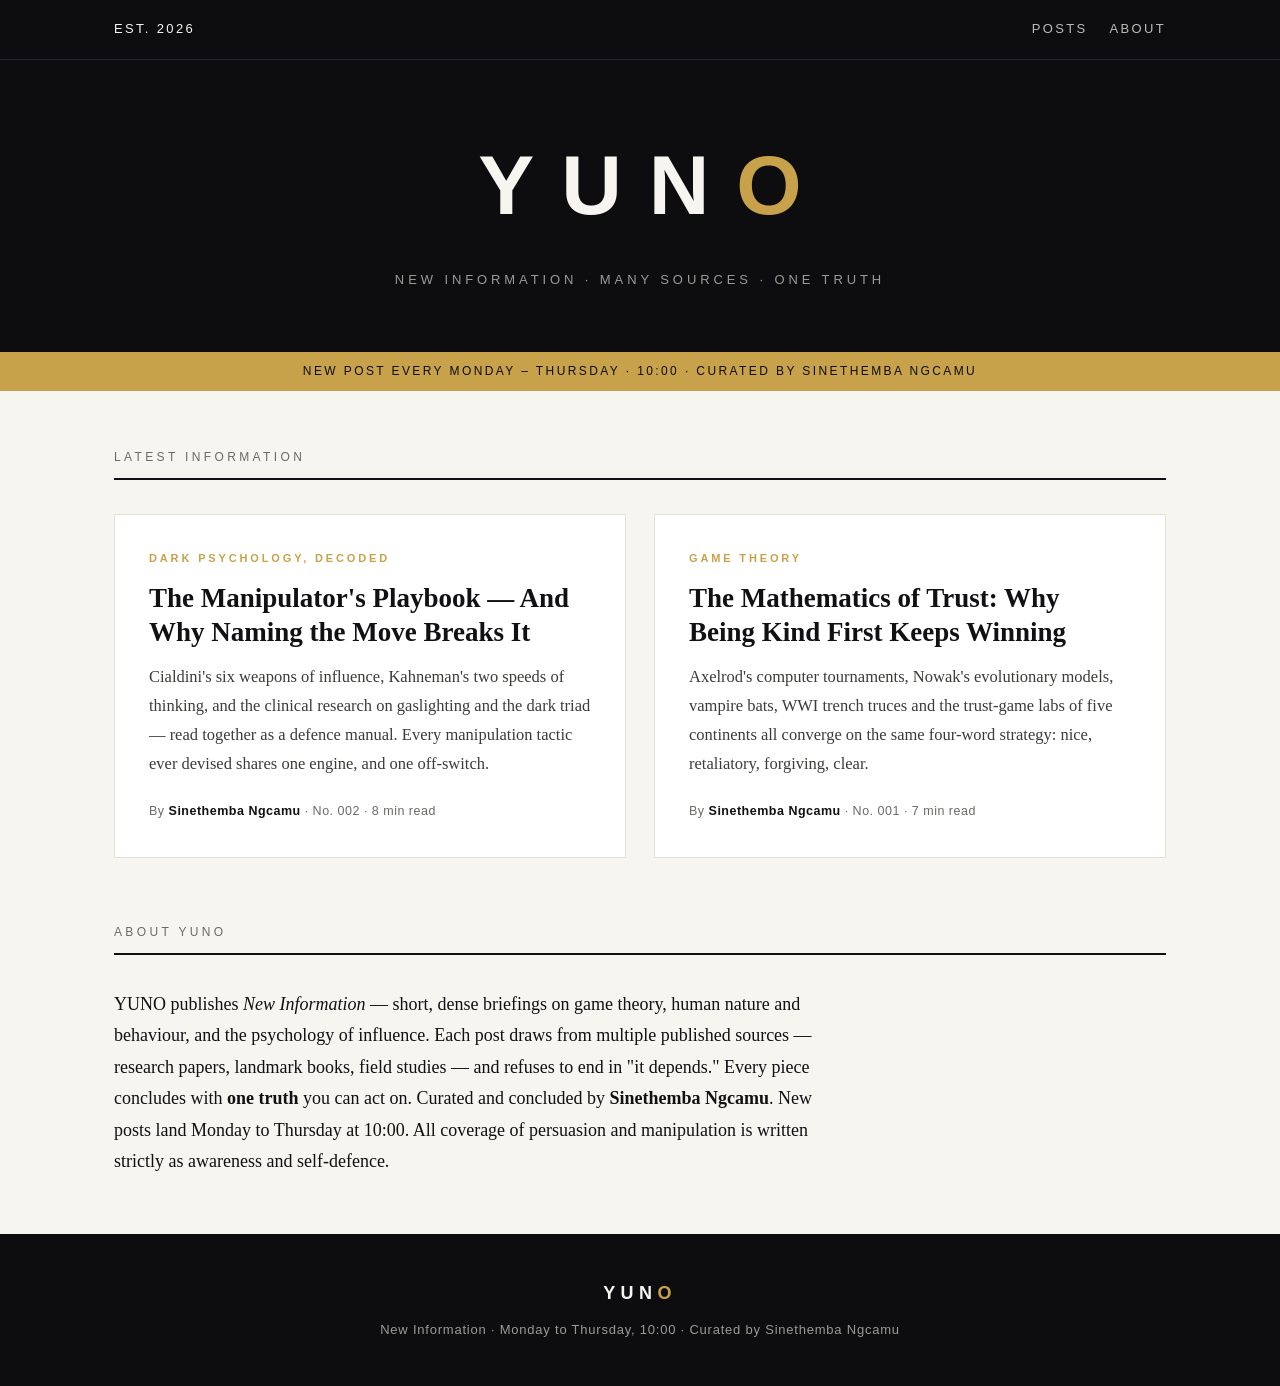
==== index.html @ 3f9dc81a "Launch YUNO — New Information: many sources, one truth" ====
<!DOCTYPE html>
<html lang="en">
<head>
<meta charset="UTF-8">
<meta name="viewport" content="width=device-width, initial-scale=1.0">
<title>YUNO — New Information</title>
<meta name="description" content="YUNO. New Information on game theory, human nature and the psychology of influence — many sources, one truth. Curated by Sinethemba Ngcamu. Monday to Thursday, 10:00.">
<link rel="stylesheet" href="style.css">
</head>
<body>
<header>
  <div class="topbar"><div>EST. 2026</div><nav><a href="#posts">Posts</a><a href="#about">About</a></nav></div>
  <div class="masthead">
    <h1>YUN<span>O</span></h1>
    <p>New Information · Many Sources · One Truth</p>
  </div>
  <div class="schedule-note">New post every Monday – Thursday · 10:00 · Curated by Sinethemba Ngcamu</div>
</header>

<main>
  <div class="section-label" id="posts">Latest Information</div>
  <div class="grid">

    <div class="card">
      <div class="kicker">Dark Psychology, Decoded</div>
      <h2><a href="posts/the-manipulators-playbook.html">The Manipulator's Playbook — And Why Naming the Move Breaks It</a></h2>
      <p>Cialdini's six weapons of influence, Kahneman's two speeds of thinking, and the clinical research on gaslighting and the dark triad — read together as a defence manual. Every manipulation tactic ever devised shares one engine, and one off-switch.</p>
      <div class="meta">By <b>Sinethemba Ngcamu</b> · No. 002 · 8 min read</div>
    </div>

    <div class="card">
      <div class="kicker">Game Theory</div>
      <h2><a href="posts/the-mathematics-of-trust.html">The Mathematics of Trust: Why Being Kind First Keeps Winning</a></h2>
      <p>Axelrod's computer tournaments, Nowak's evolutionary models, vampire bats, WWI trench truces and the trust-game labs of five continents all converge on the same four-word strategy: nice, retaliatory, forgiving, clear.</p>
      <div class="meta">By <b>Sinethemba Ngcamu</b> · No. 001 · 7 min read</div>
    </div>

  </div>

  <div class="section-label" id="about" style="margin-top:64px">About YUNO</div>
  <p style="max-width:720px">YUNO publishes <em>New Information</em> — short, dense briefings on game theory, human nature and behaviour, and the psychology of influence. Each post draws from multiple published sources — research papers, landmark books, field studies — and refuses to end in "it depends." Every piece concludes with <strong>one truth</strong> you can act on. Curated and concluded by <strong>Sinethemba Ngcamu</strong>. New posts land Monday to Thursday at 10:00. All coverage of persuasion and manipulation is written strictly as awareness and self-defence.</p>
</main>

<footer>
  <div class="fmark">YUN<span>O</span></div>
  <div>New Information · Monday to Thursday, 10:00 · Curated by Sinethemba Ngcamu</div>
</footer>
</body>
</html>
---- style.css ----
/* YUNO — editorial design system */
:root{
  --ink:#111114; --paper:#f7f5f0; --accent:#c8a24a; --muted:#6b6a66;
  --card:#ffffff; --rule:#e3e0d8; --dark:#0d0d10;
}
*{margin:0;padding:0;box-sizing:border-box}
html{scroll-behavior:smooth}
body{font-family:Georgia,'Times New Roman',serif;background:var(--paper);color:var(--ink);line-height:1.75;font-size:18px}
.sans{font-family:'Helvetica Neue',Arial,sans-serif}

/* Header */
header{background:var(--dark);color:var(--paper);padding:0}
.topbar{display:flex;justify-content:space-between;align-items:center;max-width:1100px;margin:0 auto;padding:18px 24px;font-family:'Helvetica Neue',Arial,sans-serif;font-size:13px;letter-spacing:.18em;text-transform:uppercase}
.topbar a{color:var(--paper);text-decoration:none;opacity:.75;margin-left:22px}
.topbar a:hover{opacity:1;color:var(--accent)}
.masthead{text-align:center;padding:52px 20px 60px;border-top:1px solid #26262c}
.masthead h1{font-family:'Helvetica Neue',Arial,sans-serif;font-size:84px;letter-spacing:.32em;font-weight:800;margin-left:.32em}
.masthead h1 span{color:var(--accent)}
.masthead p{font-family:'Helvetica Neue',Arial,sans-serif;font-size:13px;letter-spacing:.3em;text-transform:uppercase;color:#9b9a94;margin-top:10px}
.schedule-note{background:var(--accent);color:var(--dark);text-align:center;font-family:'Helvetica Neue',Arial,sans-serif;font-size:12px;letter-spacing:.2em;text-transform:uppercase;padding:9px}

/* Layout */
main{max-width:1100px;margin:0 auto;padding:56px 24px}
.section-label{font-family:'Helvetica Neue',Arial,sans-serif;font-size:12px;letter-spacing:.28em;text-transform:uppercase;color:var(--muted);border-bottom:2px solid var(--ink);padding-bottom:10px;margin-bottom:34px}

/* Post cards */
.grid{display:grid;grid-template-columns:repeat(auto-fit,minmax(320px,1fr));gap:28px}
.card{background:var(--card);border:1px solid var(--rule);padding:34px;display:flex;flex-direction:column;transition:transform .18s ease,box-shadow .18s ease}
.card:hover{transform:translateY(-4px);box-shadow:0 14px 34px rgba(13,13,16,.12)}
.kicker{font-family:'Helvetica Neue',Arial,sans-serif;font-size:11px;letter-spacing:.26em;text-transform:uppercase;color:var(--accent);font-weight:700;margin-bottom:14px}
.card h2{font-size:27px;line-height:1.25;margin-bottom:14px}
.card h2 a{color:var(--ink);text-decoration:none}
.card h2 a:hover{color:var(--accent)}
.card p{color:#3c3b38;font-size:16.5px;flex:1}
.meta{font-family:'Helvetica Neue',Arial,sans-serif;font-size:12.5px;color:var(--muted);margin-top:22px;letter-spacing:.04em}
.meta b{color:var(--ink)}

/* Article pages */
.article{max-width:720px;margin:0 auto;padding:60px 24px 30px}
.article .kicker{margin-bottom:18px}
.article h1{font-size:44px;line-height:1.18;margin-bottom:18px;letter-spacing:-.01em}
.article .standfirst{font-size:21px;color:#4a4946;font-style:italic;margin-bottom:26px}
.byline{font-family:'Helvetica Neue',Arial,sans-serif;font-size:13.5px;color:var(--muted);border-top:2px solid var(--ink);border-bottom:1px solid var(--rule);padding:14px 0;margin-bottom:40px;letter-spacing:.03em}
.byline b{color:var(--ink)}
.article h2{font-size:26px;margin:44px 0 16px}
.article p{margin-bottom:20px}
.article blockquote{border-left:3px solid var(--accent);padding:6px 0 6px 22px;margin:30px 0;font-style:italic;font-size:20px;color:#33322f}
.sources{background:var(--card);border:1px solid var(--rule);padding:26px 30px;margin:46px 0 20px;font-size:15px}
.sources h3{font-family:'Helvetica Neue',Arial,sans-serif;font-size:12px;letter-spacing:.24em;text-transform:uppercase;margin-bottom:14px}
.sources li{margin:0 0 9px 18px;color:#3c3b38}
.one-truth{background:var(--dark);color:var(--paper);padding:36px 34px;margin:44px 0}
.one-truth h3{font-family:'Helvetica Neue',Arial,sans-serif;font-size:12px;letter-spacing:.28em;text-transform:uppercase;color:var(--accent);margin-bottom:14px}
.one-truth p{font-size:20px;line-height:1.6;margin:0}
.backlink{display:inline-block;font-family:'Helvetica Neue',Arial,sans-serif;font-size:13px;letter-spacing:.14em;text-transform:uppercase;color:var(--ink);text-decoration:none;border:1px solid var(--ink);padding:11px 22px;margin:10px 0 50px}
.backlink:hover{background:var(--ink);color:var(--paper)}

/* Footer */
footer{background:var(--dark);color:#9b9a94;text-align:center;padding:44px 20px;font-family:'Helvetica Neue',Arial,sans-serif;font-size:13px;letter-spacing:.06em}
footer .fmark{color:var(--paper);font-weight:800;letter-spacing:.3em;font-size:18px;margin-bottom:10px}
footer .fmark span{color:var(--accent)}

@media(max-width:640px){
  .masthead h1{font-size:52px}
  .article h1{font-size:32px}
}
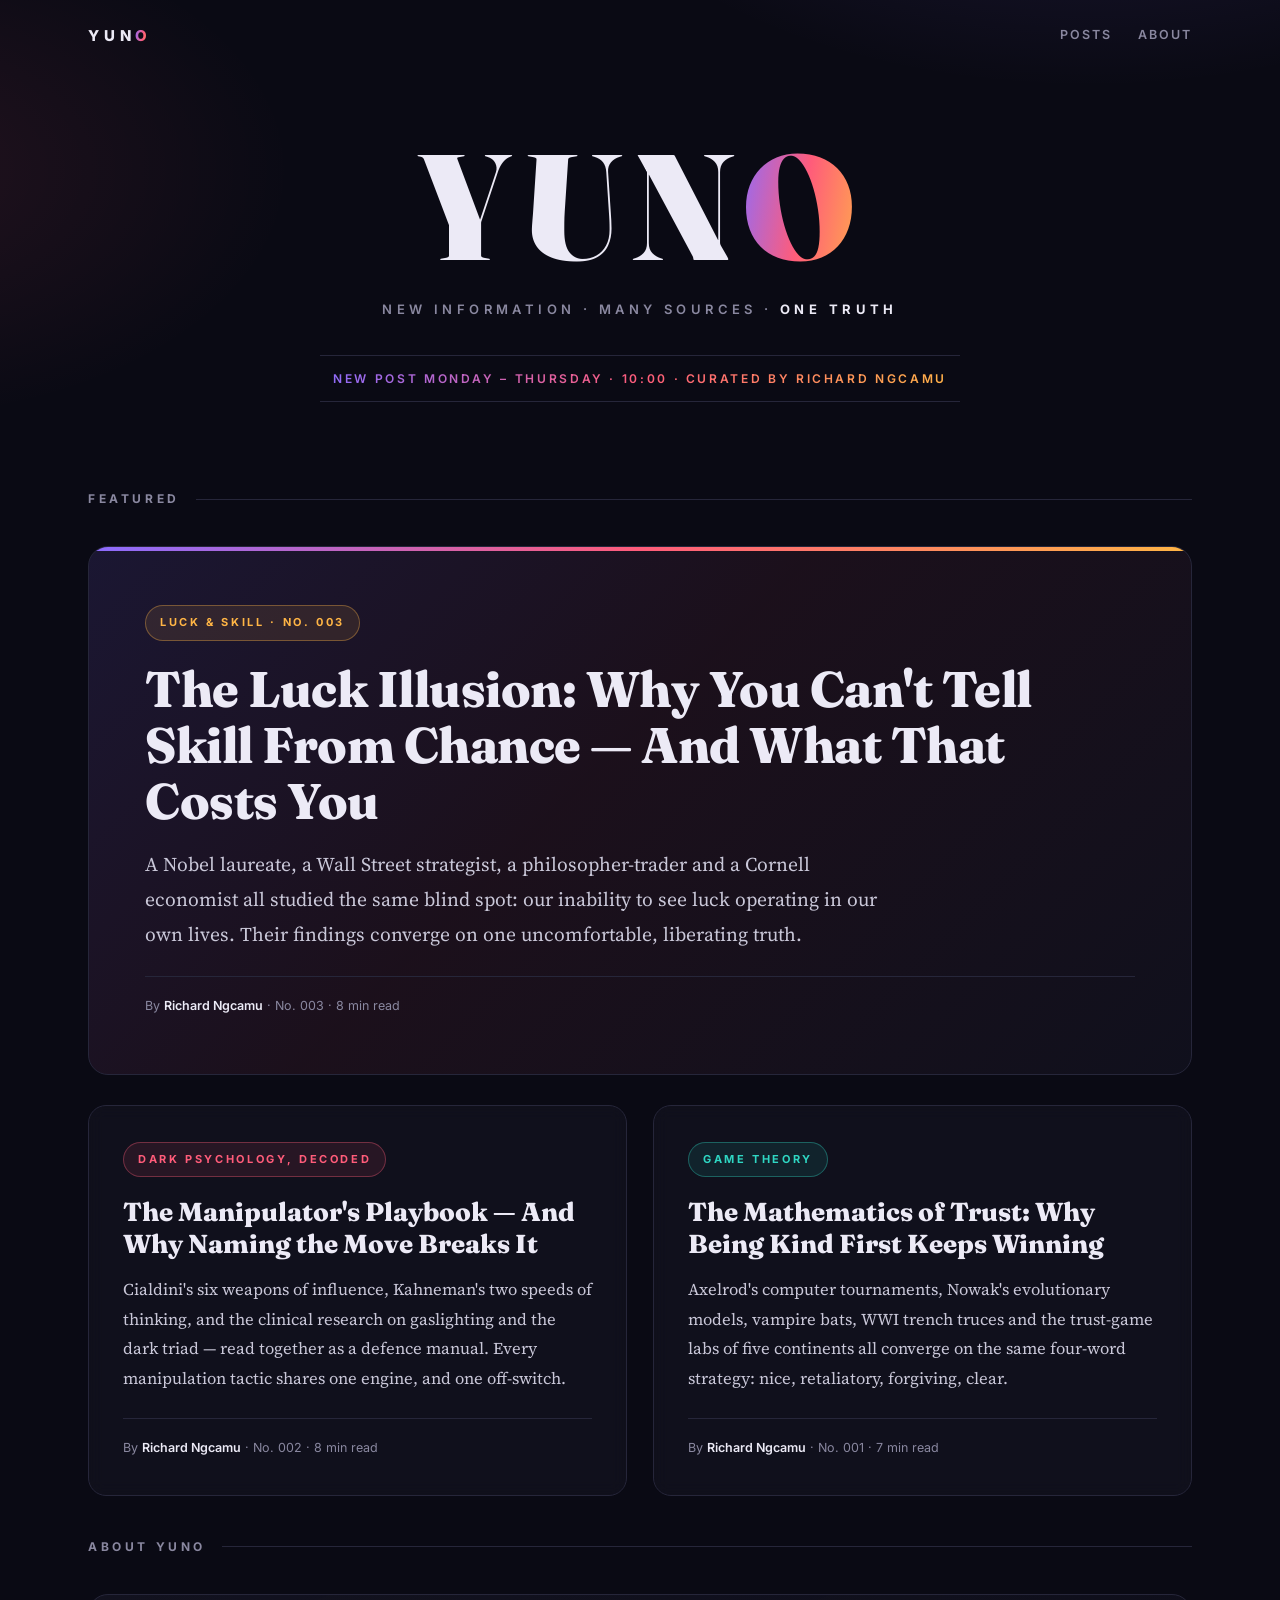
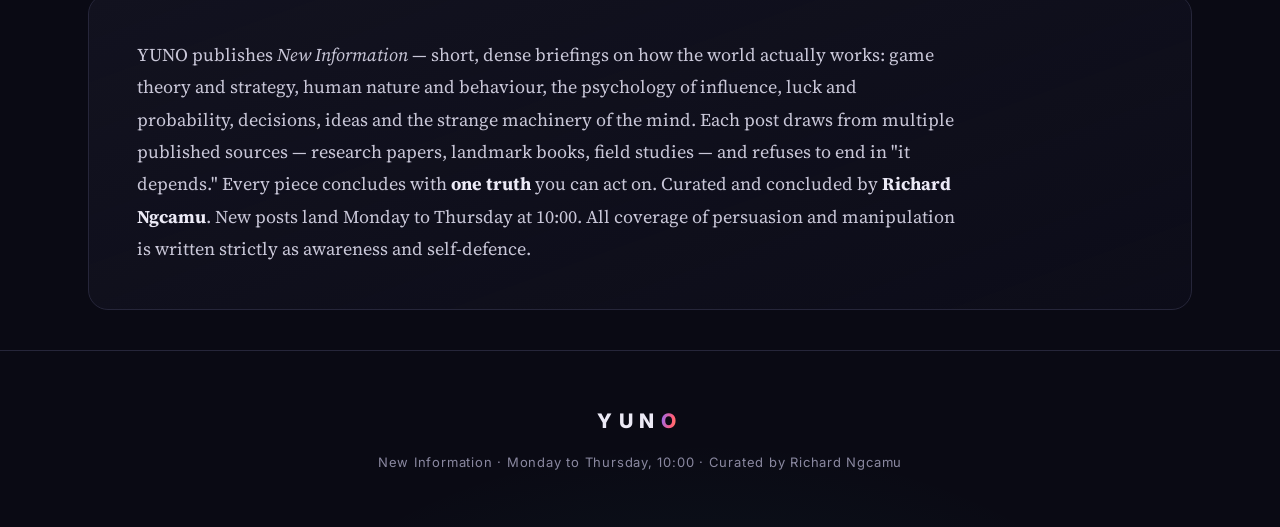
==== commit e97a32d9: "YUNO v2 — vibrant redesign, Richard Ngcamu byline, expanded territory, No. 003 The Luck Illusion" ====
--- a/index.html
+++ b/index.html
@@ -3,47 +3,55 @@
 <head>
 <meta charset="UTF-8">
 <meta name="viewport" content="width=device-width, initial-scale=1.0">
-<title>YUNO — New Information</title>
-<meta name="description" content="YUNO. New Information on game theory, human nature and the psychology of influence — many sources, one truth. Curated by Sinethemba Ngcamu. Monday to Thursday, 10:00.">
+<title>YUNO — New Information. Many Sources. One Truth.</title>
+<meta name="description" content="YUNO — thought-provoking briefings on how the world actually works: game theory, psychology, luck, decisions, ideas. Many sources, one truth. Curated by Richard Ngcamu.">
 <link rel="stylesheet" href="style.css">
 </head>
 <body>
 <header>
-  <div class="topbar"><div>EST. 2026</div><nav><a href="#posts">Posts</a><a href="#about">About</a></nav></div>
+  <div class="topbar"><a class="brand" href="index.html">YUN<em>O</em></a><nav><a href="#posts">Posts</a><a href="#about">About</a></nav></div>
   <div class="masthead">
-    <h1>YUN<span>O</span></h1>
-    <p>New Information · Many Sources · One Truth</p>
+    <h1>YUN<em>O</em></h1>
+    <p class="tag">New Information · Many Sources · <b>One Truth</b></p>
+    <div class="ticker">New post Monday – Thursday · 10:00 · Curated by Richard Ngcamu</div>
   </div>
-  <div class="schedule-note">New post every Monday – Thursday · 10:00 · Curated by Sinethemba Ngcamu</div>
 </header>
 
 <main>
-  <div class="section-label" id="posts">Latest Information</div>
+  <div class="section-label" id="posts">Featured</div>
+
+  <div class="featured">
+    <span class="cat cat-ideas">Luck &amp; Skill · No. 003</span>
+    <h2><a href="posts/the-luck-illusion.html">The Luck Illusion: Why You Can't Tell Skill From Chance — And What That Costs You</a></h2>
+    <p>A Nobel laureate, a Wall Street strategist, a philosopher-trader and a Cornell economist all studied the same blind spot: our inability to see luck operating in our own lives. Their findings converge on one uncomfortable, liberating truth.</p>
+    <div class="meta">By <b>Richard Ngcamu</b> · No. 003 · 8 min read</div>
+  </div>
+
   <div class="grid">
-
     <div class="card">
-      <div class="kicker">Dark Psychology, Decoded</div>
+      <span class="cat cat-psy">Dark Psychology, Decoded</span>
       <h2><a href="posts/the-manipulators-playbook.html">The Manipulator's Playbook — And Why Naming the Move Breaks It</a></h2>
-      <p>Cialdini's six weapons of influence, Kahneman's two speeds of thinking, and the clinical research on gaslighting and the dark triad — read together as a defence manual. Every manipulation tactic ever devised shares one engine, and one off-switch.</p>
-      <div class="meta">By <b>Sinethemba Ngcamu</b> · No. 002 · 8 min read</div>
+      <p>Cialdini's six weapons of influence, Kahneman's two speeds of thinking, and the clinical research on gaslighting and the dark triad — read together as a defence manual. Every manipulation tactic shares one engine, and one off-switch.</p>
+      <div class="meta">By <b>Richard Ngcamu</b> · No. 002 · 8 min read</div>
     </div>
 
     <div class="card">
-      <div class="kicker">Game Theory</div>
+      <span class="cat cat-games">Game Theory</span>
       <h2><a href="posts/the-mathematics-of-trust.html">The Mathematics of Trust: Why Being Kind First Keeps Winning</a></h2>
       <p>Axelrod's computer tournaments, Nowak's evolutionary models, vampire bats, WWI trench truces and the trust-game labs of five continents all converge on the same four-word strategy: nice, retaliatory, forgiving, clear.</p>
-      <div class="meta">By <b>Sinethemba Ngcamu</b> · No. 001 · 7 min read</div>
+      <div class="meta">By <b>Richard Ngcamu</b> · No. 001 · 7 min read</div>
     </div>
-
   </div>
 
-  <div class="section-label" id="about" style="margin-top:64px">About YUNO</div>
-  <p style="max-width:720px">YUNO publishes <em>New Information</em> — short, dense briefings on game theory, human nature and behaviour, and the psychology of influence. Each post draws from multiple published sources — research papers, landmark books, field studies — and refuses to end in "it depends." Every piece concludes with <strong>one truth</strong> you can act on. Curated and concluded by <strong>Sinethemba Ngcamu</strong>. New posts land Monday to Thursday at 10:00. All coverage of persuasion and manipulation is written strictly as awareness and self-defence.</p>
+  <div class="section-label" id="about">About YUNO</div>
+  <div class="about-box">
+    <p>YUNO publishes <em>New Information</em> — short, dense briefings on how the world actually works: game theory and strategy, human nature and behaviour, the psychology of influence, luck and probability, decisions, ideas and the strange machinery of the mind. Each post draws from multiple published sources — research papers, landmark books, field studies — and refuses to end in "it depends." Every piece concludes with <strong>one truth</strong> you can act on. Curated and concluded by <strong>Richard Ngcamu</strong>. New posts land Monday to Thursday at 10:00. All coverage of persuasion and manipulation is written strictly as awareness and self-defence.</p>
+  </div>
 </main>
 
 <footer>
-  <div class="fmark">YUN<span>O</span></div>
-  <div>New Information · Monday to Thursday, 10:00 · Curated by Sinethemba Ngcamu</div>
+  <div class="fmark">YUN<em>O</em></div>
+  <div>New Information · Monday to Thursday, 10:00 · Curated by Richard Ngcamu</div>
 </footer>
 </body>
 </html>
--- a/style.css
+++ b/style.css
@@ -1,65 +1,205 @@
-/* YUNO — editorial design system */
+/* ============================================================
+   YUNO v2 — vibrant editorial design system
+   ============================================================ */
+@import url('https://fonts.googleapis.com/css2?family=Fraunces:opsz,wght@9..144,400;9..144,600;9..144,800;9..144,900&family=Inter:wght@400;500;600;700;800&family=Source+Serif+4:opsz,ital,wght@8..60,0,400;8..60,0,600;8..60,1,400&display=swap');
+
 :root{
-  --ink:#111114; --paper:#f7f5f0; --accent:#c8a24a; --muted:#6b6a66;
-  --card:#ffffff; --rule:#e3e0d8; --dark:#0d0d10;
+  --bg:#0a0a14;
+  --bg2:#101020;
+  --card:#14142299;
+  --line:#26263a;
+  --ink:#eceaf6;
+  --body:#c9c7d8;
+  --dim:#8a88a0;
+  --violet:#8b6cff;
+  --coral:#ff5c7a;
+  --teal:#2fd6c3;
+  --gold:#ffb545;
+  --grad:linear-gradient(100deg,var(--violet),var(--coral) 50%,var(--gold));
 }
 *{margin:0;padding:0;box-sizing:border-box}
 html{scroll-behavior:smooth}
-body{font-family:Georgia,'Times New Roman',serif;background:var(--paper);color:var(--ink);line-height:1.75;font-size:18px}
-.sans{font-family:'Helvetica Neue',Arial,sans-serif}
-
-/* Header */
-header{background:var(--dark);color:var(--paper);padding:0}
-.topbar{display:flex;justify-content:space-between;align-items:center;max-width:1100px;margin:0 auto;padding:18px 24px;font-family:'Helvetica Neue',Arial,sans-serif;font-size:13px;letter-spacing:.18em;text-transform:uppercase}
-.topbar a{color:var(--paper);text-decoration:none;opacity:.75;margin-left:22px}
-.topbar a:hover{opacity:1;color:var(--accent)}
-.masthead{text-align:center;padding:52px 20px 60px;border-top:1px solid #26262c}
-.masthead h1{font-family:'Helvetica Neue',Arial,sans-serif;font-size:84px;letter-spacing:.32em;font-weight:800;margin-left:.32em}
-.masthead h1 span{color:var(--accent)}
-.masthead p{font-family:'Helvetica Neue',Arial,sans-serif;font-size:13px;letter-spacing:.3em;text-transform:uppercase;color:#9b9a94;margin-top:10px}
-.schedule-note{background:var(--accent);color:var(--dark);text-align:center;font-family:'Helvetica Neue',Arial,sans-serif;font-size:12px;letter-spacing:.2em;text-transform:uppercase;padding:9px}
-
-/* Layout */
-main{max-width:1100px;margin:0 auto;padding:56px 24px}
-.section-label{font-family:'Helvetica Neue',Arial,sans-serif;font-size:12px;letter-spacing:.28em;text-transform:uppercase;color:var(--muted);border-bottom:2px solid var(--ink);padding-bottom:10px;margin-bottom:34px}
-
-/* Post cards */
-.grid{display:grid;grid-template-columns:repeat(auto-fit,minmax(320px,1fr));gap:28px}
-.card{background:var(--card);border:1px solid var(--rule);padding:34px;display:flex;flex-direction:column;transition:transform .18s ease,box-shadow .18s ease}
-.card:hover{transform:translateY(-4px);box-shadow:0 14px 34px rgba(13,13,16,.12)}
-.kicker{font-family:'Helvetica Neue',Arial,sans-serif;font-size:11px;letter-spacing:.26em;text-transform:uppercase;color:var(--accent);font-weight:700;margin-bottom:14px}
-.card h2{font-size:27px;line-height:1.25;margin-bottom:14px}
+body{
+  font-family:'Source Serif 4',Georgia,serif;
+  background:
+    radial-gradient(900px 500px at 85% -10%, rgba(139,108,255,.16), transparent 60%),
+    radial-gradient(700px 420px at -10% 8%, rgba(255,92,122,.10), transparent 60%),
+    radial-gradient(800px 500px at 55% 110%, rgba(47,214,195,.07), transparent 60%),
+    var(--bg);
+  color:var(--body);
+  font-size:18.5px;line-height:1.8;
+  -webkit-font-smoothing:antialiased;
+}
+.sans{font-family:'Inter',sans-serif}
+::selection{background:var(--violet);color:#fff}
+
+/* ---------- Top bar ---------- */
+.topbar{
+  display:flex;justify-content:space-between;align-items:center;
+  max-width:1160px;margin:0 auto;padding:22px 28px;
+  font-family:'Inter',sans-serif;font-size:12.5px;font-weight:600;
+  letter-spacing:.16em;text-transform:uppercase;
+}
+.topbar .brand{font-weight:800;font-size:15px;letter-spacing:.32em;color:var(--ink);text-decoration:none}
+.topbar .brand em{font-style:normal;background:var(--grad);-webkit-background-clip:text;background-clip:text;color:transparent}
+.topbar nav a{color:var(--dim);text-decoration:none;margin-left:26px;transition:color .15s}
+.topbar nav a:hover{color:var(--ink)}
+
+/* ---------- Masthead ---------- */
+.masthead{text-align:center;padding:64px 20px 30px;position:relative}
+.masthead h1{
+  font-family:'Fraunces',serif;font-weight:900;
+  font-size:clamp(72px,13vw,150px);line-height:.95;letter-spacing:.06em;
+  color:var(--ink);
+}
+.masthead h1 em{font-style:normal;background:var(--grad);-webkit-background-clip:text;background-clip:text;color:transparent}
+.masthead .tag{
+  font-family:'Inter',sans-serif;font-size:13px;font-weight:600;
+  letter-spacing:.34em;text-transform:uppercase;color:var(--dim);margin-top:20px;
+}
+.masthead .tag b{color:var(--ink)}
+.ticker{
+  margin:34px auto 0;max-width:640px;border-top:1px solid var(--line);border-bottom:1px solid var(--line);
+  padding:12px 10px;font-family:'Inter',sans-serif;font-size:12px;font-weight:600;
+  letter-spacing:.22em;text-transform:uppercase;
+  background:var(--grad);-webkit-background-clip:text;background-clip:text;color:transparent;
+}
+
+/* ---------- Layout ---------- */
+main{max-width:1160px;margin:0 auto;padding:56px 28px 40px}
+.section-label{
+  display:flex;align-items:center;gap:16px;
+  font-family:'Inter',sans-serif;font-size:12px;font-weight:700;
+  letter-spacing:.3em;text-transform:uppercase;color:var(--dim);margin-bottom:36px;
+}
+.section-label::after{content:"";flex:1;height:1px;background:var(--line)}
+
+/* ---------- Featured post ---------- */
+.featured{
+  position:relative;border:1px solid var(--line);border-radius:20px;overflow:hidden;
+  padding:56px;margin-bottom:30px;
+  background:linear-gradient(135deg,rgba(139,108,255,.13),rgba(255,92,122,.07) 45%,rgba(20,20,34,.6));
+  transition:transform .2s ease,border-color .2s ease;
+}
+.featured:hover{transform:translateY(-3px);border-color:#3d3d5c}
+.featured::before{content:"";position:absolute;inset:0 0 auto 0;height:4px;background:var(--grad)}
+.featured .cat{margin-bottom:20px}
+.featured h2{font-family:'Fraunces',serif;font-weight:800;font-size:clamp(30px,4.4vw,50px);line-height:1.12;letter-spacing:-.01em;margin-bottom:18px}
+.featured h2 a{color:var(--ink);text-decoration:none}
+.featured h2 a:hover{background:var(--grad);-webkit-background-clip:text;background-clip:text;color:transparent}
+.featured p{max-width:760px;font-size:19.5px}
+
+/* ---------- Category chips ---------- */
+.cat{
+  display:inline-block;font-family:'Inter',sans-serif;font-size:11px;font-weight:700;
+  letter-spacing:.24em;text-transform:uppercase;padding:7px 14px;border-radius:100px;
+}
+.cat-mind{color:var(--violet);background:rgba(139,108,255,.12);border:1px solid rgba(139,108,255,.35)}
+.cat-games{color:var(--teal);background:rgba(47,214,195,.10);border:1px solid rgba(47,214,195,.35)}
+.cat-psy{color:var(--coral);background:rgba(255,92,122,.10);border:1px solid rgba(255,92,122,.35)}
+.cat-ideas{color:var(--gold);background:rgba(255,181,69,.10);border:1px solid rgba(255,181,69,.35)}
+
+/* ---------- Post grid ---------- */
+.grid{display:grid;grid-template-columns:repeat(auto-fit,minmax(330px,1fr));gap:26px;margin-bottom:40px}
+.card{
+  position:relative;background:var(--card);border:1px solid var(--line);border-radius:18px;
+  padding:36px 34px;display:flex;flex-direction:column;backdrop-filter:blur(8px);
+  transition:transform .2s ease,border-color .2s ease,box-shadow .2s ease;
+}
+.card:hover{transform:translateY(-5px);border-color:#3d3d5c;box-shadow:0 24px 50px rgba(0,0,0,.45)}
+.card .cat{align-self:flex-start;margin-bottom:20px}
+.card h2{font-family:'Fraunces',serif;font-weight:800;font-size:26px;line-height:1.22;margin-bottom:14px}
 .card h2 a{color:var(--ink);text-decoration:none}
-.card h2 a:hover{color:var(--accent)}
-.card p{color:#3c3b38;font-size:16.5px;flex:1}
-.meta{font-family:'Helvetica Neue',Arial,sans-serif;font-size:12.5px;color:var(--muted);margin-top:22px;letter-spacing:.04em}
-.meta b{color:var(--ink)}
-
-/* Article pages */
-.article{max-width:720px;margin:0 auto;padding:60px 24px 30px}
-.article .kicker{margin-bottom:18px}
-.article h1{font-size:44px;line-height:1.18;margin-bottom:18px;letter-spacing:-.01em}
-.article .standfirst{font-size:21px;color:#4a4946;font-style:italic;margin-bottom:26px}
-.byline{font-family:'Helvetica Neue',Arial,sans-serif;font-size:13.5px;color:var(--muted);border-top:2px solid var(--ink);border-bottom:1px solid var(--rule);padding:14px 0;margin-bottom:40px;letter-spacing:.03em}
-.byline b{color:var(--ink)}
-.article h2{font-size:26px;margin:44px 0 16px}
-.article p{margin-bottom:20px}
-.article blockquote{border-left:3px solid var(--accent);padding:6px 0 6px 22px;margin:30px 0;font-style:italic;font-size:20px;color:#33322f}
-.sources{background:var(--card);border:1px solid var(--rule);padding:26px 30px;margin:46px 0 20px;font-size:15px}
-.sources h3{font-family:'Helvetica Neue',Arial,sans-serif;font-size:12px;letter-spacing:.24em;text-transform:uppercase;margin-bottom:14px}
-.sources li{margin:0 0 9px 18px;color:#3c3b38}
-.one-truth{background:var(--dark);color:var(--paper);padding:36px 34px;margin:44px 0}
-.one-truth h3{font-family:'Helvetica Neue',Arial,sans-serif;font-size:12px;letter-spacing:.28em;text-transform:uppercase;color:var(--accent);margin-bottom:14px}
-.one-truth p{font-size:20px;line-height:1.6;margin:0}
-.backlink{display:inline-block;font-family:'Helvetica Neue',Arial,sans-serif;font-size:13px;letter-spacing:.14em;text-transform:uppercase;color:var(--ink);text-decoration:none;border:1px solid var(--ink);padding:11px 22px;margin:10px 0 50px}
-.backlink:hover{background:var(--ink);color:var(--paper)}
-
-/* Footer */
-footer{background:var(--dark);color:#9b9a94;text-align:center;padding:44px 20px;font-family:'Helvetica Neue',Arial,sans-serif;font-size:13px;letter-spacing:.06em}
-footer .fmark{color:var(--paper);font-weight:800;letter-spacing:.3em;font-size:18px;margin-bottom:10px}
-footer .fmark span{color:var(--accent)}
+.card h2 a:hover{background:var(--grad);-webkit-background-clip:text;background-clip:text;color:transparent}
+.card p{font-size:16.5px;flex:1}
+.meta{font-family:'Inter',sans-serif;font-size:12.5px;color:var(--dim);margin-top:24px;padding-top:18px;border-top:1px solid var(--line)}
+.meta b{color:var(--ink);font-weight:600}
+
+/* ---------- About ---------- */
+.about-box{
+  border:1px solid var(--line);border-radius:20px;padding:44px 48px;margin-top:26px;
+  background:linear-gradient(160deg,rgba(20,20,34,.8),rgba(16,16,32,.4));
+}
+.about-box p{max-width:820px;font-size:18px}
+.about-box strong{color:var(--ink)}
+
+/* ---------- Article pages ---------- */
+.article{max-width:730px;margin:0 auto;padding:56px 24px 20px}
+.article .cat{margin-bottom:26px}
+.article h1{
+  font-family:'Fraunces',serif;font-weight:900;
+  font-size:clamp(36px,5.6vw,54px);line-height:1.1;letter-spacing:-.015em;
+  color:var(--ink);margin-bottom:22px;
+}
+.article .standfirst{
+  font-size:21.5px;line-height:1.6;font-style:italic;color:#a8a6bd;margin-bottom:30px;
+}
+.byline{
+  display:flex;align-items:center;gap:14px;
+  font-family:'Inter',sans-serif;font-size:13.5px;color:var(--dim);
+  border-top:1px solid var(--line);border-bottom:1px solid var(--line);
+  padding:16px 0;margin-bottom:44px;
+}
+.byline b{color:var(--ink);font-weight:700}
+.byline::before{
+  content:"RN";display:inline-flex;align-items:center;justify-content:center;
+  width:38px;height:38px;border-radius:50%;flex:none;
+  background:var(--grad);color:#0a0a14;font-weight:800;font-size:13px;letter-spacing:.05em;
+}
+.article h2{
+  font-family:'Fraunces',serif;font-weight:800;font-size:28px;color:var(--ink);
+  margin:48px 0 18px;letter-spacing:-.01em;
+}
+.article p{margin-bottom:22px}
+.article em{color:#dedcf0}
+.article blockquote{
+  position:relative;margin:38px 0;padding:26px 30px;border-radius:14px;
+  background:linear-gradient(120deg,rgba(139,108,255,.10),rgba(255,92,122,.06));
+  border-left:3px solid var(--violet);
+  font-family:'Fraunces',serif;font-size:22px;line-height:1.5;color:var(--ink);font-style:italic;
+}
+.sources{
+  border:1px solid var(--line);border-radius:16px;background:rgba(20,20,34,.65);
+  padding:28px 32px;margin:48px 0 24px;font-size:15.5px;
+}
+.sources h3{
+  font-family:'Inter',sans-serif;font-size:11.5px;font-weight:700;
+  letter-spacing:.26em;text-transform:uppercase;color:var(--dim);margin-bottom:16px;
+}
+.sources li{margin:0 0 10px 18px}
+.one-truth{
+  position:relative;border-radius:18px;overflow:hidden;
+  padding:40px 38px;margin:46px 0;
+  background:linear-gradient(135deg,rgba(139,108,255,.2),rgba(255,92,122,.13) 55%,rgba(255,181,69,.1));
+  border:1px solid #3d3d5c;
+}
+.one-truth::before{content:"";position:absolute;inset:0 0 auto 0;height:4px;background:var(--grad)}
+.one-truth h3{
+  font-family:'Inter',sans-serif;font-size:12px;font-weight:800;
+  letter-spacing:.32em;text-transform:uppercase;margin-bottom:16px;
+  background:var(--grad);-webkit-background-clip:text;background-clip:text;color:transparent;
+}
+.one-truth p{font-family:'Fraunces',serif;font-size:22.5px;line-height:1.55;color:var(--ink);margin:0}
+.author-note{font-family:'Inter',sans-serif;font-size:13.5px;color:var(--dim);line-height:1.7}
+.backlink{
+  display:inline-block;font-family:'Inter',sans-serif;font-size:13px;font-weight:700;
+  letter-spacing:.14em;text-transform:uppercase;color:var(--ink);text-decoration:none;
+  border:1px solid var(--line);border-radius:100px;padding:13px 26px;margin:18px 0 56px;
+  transition:border-color .15s,background .15s;
+}
+.backlink:hover{border-color:var(--violet);background:rgba(139,108,255,.12)}
+
+/* ---------- Footer ---------- */
+footer{
+  border-top:1px solid var(--line);text-align:center;padding:52px 20px;
+  font-family:'Inter',sans-serif;font-size:13px;color:var(--dim);letter-spacing:.06em;
+}
+footer .fmark{
+  font-weight:800;letter-spacing:.34em;font-size:20px;color:var(--ink);margin-bottom:12px;
+}
+footer .fmark em{font-style:normal;background:var(--grad);-webkit-background-clip:text;background-clip:text;color:transparent}
 
 @media(max-width:640px){
-  .masthead h1{font-size:52px}
-  .article h1{font-size:32px}
-}
+  .featured{padding:36px 26px}
+  .about-box{padding:32px 26px}
+}
